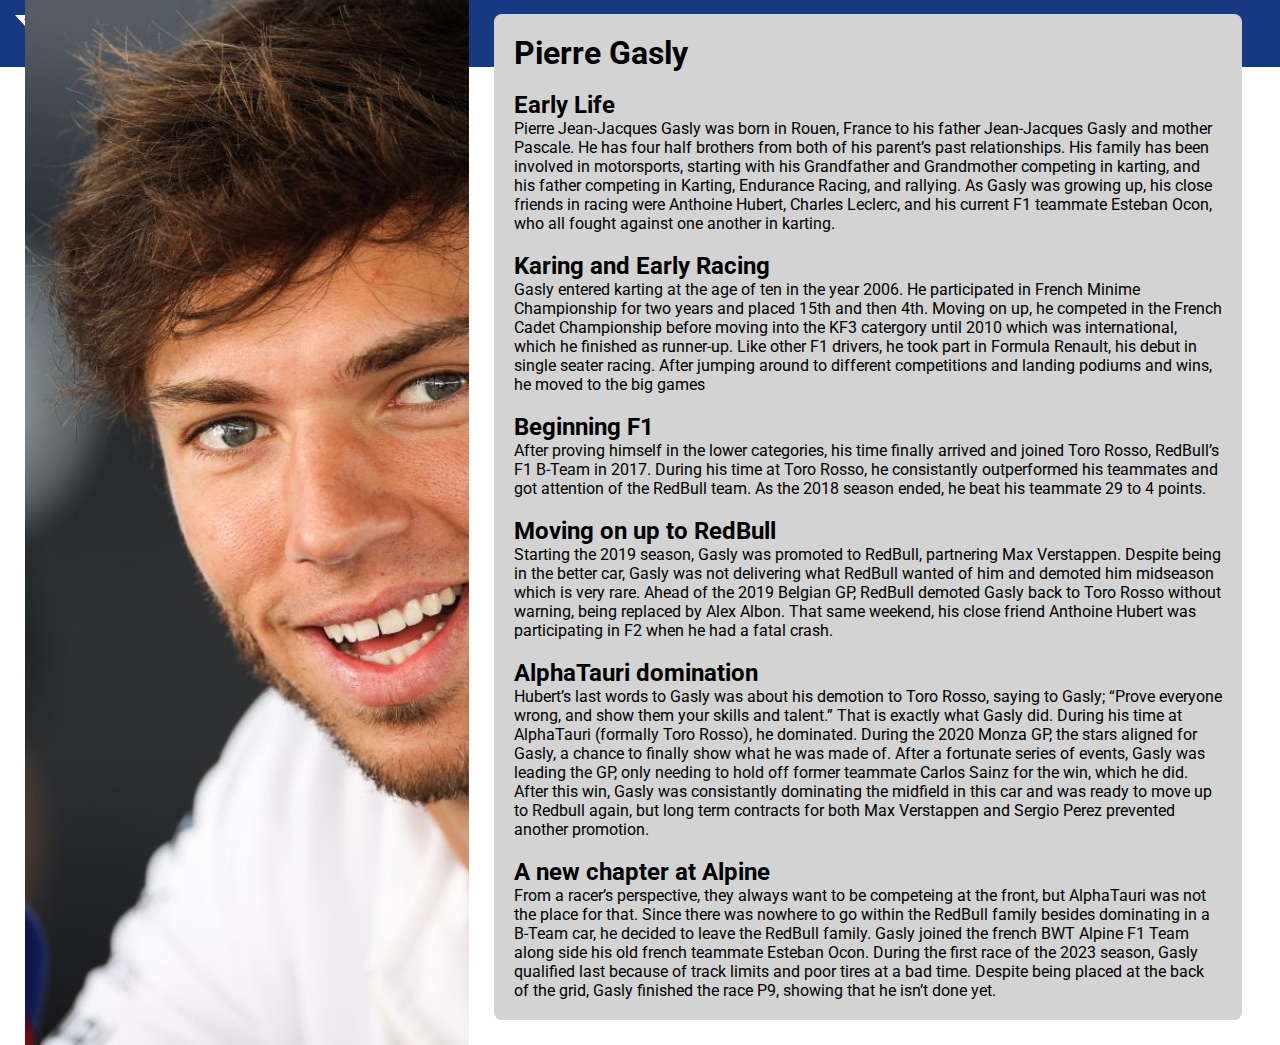
==== bio.html @ 5350dfff "Add files via upload" ====
<!DOCTYPE html>
<html lang="en">
  <head>
    <meta charset="UTF-8" />
    <meta http-equiv="X-UA-Compatible" content="IE=edge" />
    <meta name="viewport" content="width=device-width, initial-scale=1.0" />
    <link rel="stylesheet" href="biostyle.css" />
    <link rel="stylesheet" href="navbar.css" />
    <link rel="preconnect" href="https://fonts.googleapis.com" />
    <link rel="preconnect" href="https://fonts.gstatic.com" crossorigin />
    <link
      href="https://fonts.googleapis.com/css2?family=Roboto&family=Space+Mono&display=swap"
      rel="stylesheet"
    />
    <title>Life of Pierre Gasly</title>
  </head>
  <body>
    <nav id="navbar">
      <a href="index.html">
        <svg id="pg-logo" viewBox="0 0 460.74 255.44">
          <defs>
            <style>
              .cls-1 {
                fill: #fff;
              }
            </style>
          </defs>
          <path
            class="cls-1"
            d="m431.09,33.47L460.74,0h-194.14l-104.56,131.61-21.7-21.4L225.94,0H0l230.51,255.44,168.02-187.57-104.56-.46-22.07,26.83h59.9l-102.5,113.35-45.57-50.47,101.22-123.65h146.14Zm-362.3-.8h93.9l-44.14,52.85-49.76-52.85Z"
          />
        </svg>
      </a>
      <div class="tabs">
        <a href="index.html">Home</a>
        <a href="bio.html">Bio</a>
        <a href="stats.html">Live Stats</a>
        <a href="helmets.html">Helmets</a>
        <a href="podiums.html">Podiums</a>
      </div>
    </nav>
    <div class="info-section-container">
      <div id="info-section">
        <img src="gastley.jpg" alt="image" />
        <div class="right-column">
          <h1>Pierre Gasly</h1>
          <p>
            <br>
            <h2>Early Life</h2>
            Pierre Jean-Jacques Gasly was born in Rouen, France to his father Jean-Jacques Gasly and mother Pascale. 
            He has four half brothers from both of his parent’s past relationships. His family has been involved in motorsports, 
            starting with his Grandfather and Grandmother competing in karting, and his father competing in Karting, Endurance Racing, 
            and rallying. As Gasly was growing up, his close friends in racing were Anthoine Hubert, Charles Leclerc, and his current 
            F1 teammate Esteban Ocon, who all fought against one another in karting.
            <br>
            <br>
            <h2>Karing and Early Racing</h2>
            Gasly entered karting at the age of ten in the year 2006. He participated in French Minime Championship for two years and 
            placed 15th and then 4th. Moving on up, he competed in the French Cadet Championship before moving into the KF3 catergory 
            until 2010 which was international, which he finished as runner-up. Like other F1 drivers, he took part in Formula Renault, 
            his debut in single seater racing. After jumping around to different competitions and landing podiums and wins, he moved to 
            the big games
            <br>
            <br>
            <h2>Beginning F1</h2>
            After proving himself in the lower categories, his time finally arrived and joined Toro Rosso, RedBull’s F1 B-Team in 2017.
            During his time at Toro Rosso, he consistantly outperformed his teammates and got attention of the RedBull team. As the 2018 
            season ended, he beat his teammate 29 to 4 points.
            <br>
            <br>
            <h2>Moving on up to RedBull</h2>
            Starting the 2019 season, Gasly was promoted to RedBull, partnering Max Verstappen. Despite being in the better car, Gasly 
            was not delivering what RedBull wanted of him and demoted him midseason which is very rare. Ahead of the 2019 Belgian GP, 
            RedBull demoted Gasly back to Toro Rosso without warning, being replaced by Alex Albon. That same weekend, his close friend 
            Anthoine Hubert was participating in F2 when he had a fatal crash.
            <br>
            <br>
            <h2>AlphaTauri domination</h2>
            Hubert’s last words to Gasly was about his demotion to Toro Rosso, saying to Gasly; “Prove everyone wrong, and show them 
            your skills and talent.” That is exactly what Gasly did. During his time at AlphaTauri (formally Toro Rosso), he dominated.
            During the 2020 Monza GP, the stars aligned for Gasly, a chance to finally show what he was made of. After a fortunate series 
            of events, Gasly was leading the GP, only needing to hold off former teammate Carlos Sainz for the win, which he did. After 
            this win, Gasly was consistantly dominating the midfield in this car and was ready to move up to Redbull again, but long term 
            contracts for both Max Verstappen and Sergio Perez prevented another promotion.
            <br>
            <br>
            <h2>A new chapter at Alpine</h2>
            From a racer’s perspective, they always want to be competeing at the front, but AlphaTauri was not the place for that. Since 
            there was nowhere to go within the RedBull family besides dominating in a B-Team car, he decided to leave the RedBull family. 
            Gasly joined the french BWT Alpine F1 Team along side his old french teammate Esteban Ocon. During the first race of the 2023 
            season, Gasly qualified last because of track limits and poor tires at a bad time. Despite being placed at the back of the grid, 
            Gasly finished the race P9, showing that he isn’t done yet.
          </p>
        </div>
      </div>
    </div>
  </body>
</html>
---- biostyle.css ----
* {
  margin: 0;
  padding: 0;
  box-sizing: border-box;
  font-family: "Roboto", sans-serif;
}

a {
  color: black;
  text-decoration: none;
}

#info-section {
  display: flex;
}

#info-section img {
  width: 35%;
  height: auto;
  object-fit: cover;
  background-size: contain;
  margin-left: 25px;
}

.right-column {
  padding: 20px;
  background-color: lightgrey;
  border-radius: 8px;
  margin: 25px;
}

.info-section-container {
  display: flex;
  justify-content: center;
  align-items: center;
  width: 99vw;
  height: 100vh;
}

@media only screen and (max-width: 600px) {
  #info-section {
    flex-direction: column;
  }
  .right-column h1 {
    color: red;
  }
}
---- navbar.css ----
* {
  margin: 0;
  padding: 0;
  box-sizing: border-box;
}

a {
  color: black;
  text-decoration: none;
}

#navbar {
  display: flex;
  justify-content: space-between;
  align-items: center;
  background-color: rgb(23, 57, 129);
  padding: 15px;
}

.tabs {
  display: flex;
  align-items: center;
  justify-content: center;
}

.tabs a {
  margin: 0 30px 0 30px;
  color: white;

  font-size: 20px;
  transition: all 0.3s;
}

.tabs a:hover {
  font-weight: bold;
  font-size: 22px;
}

#pg-logo {
  width: 60px;
}
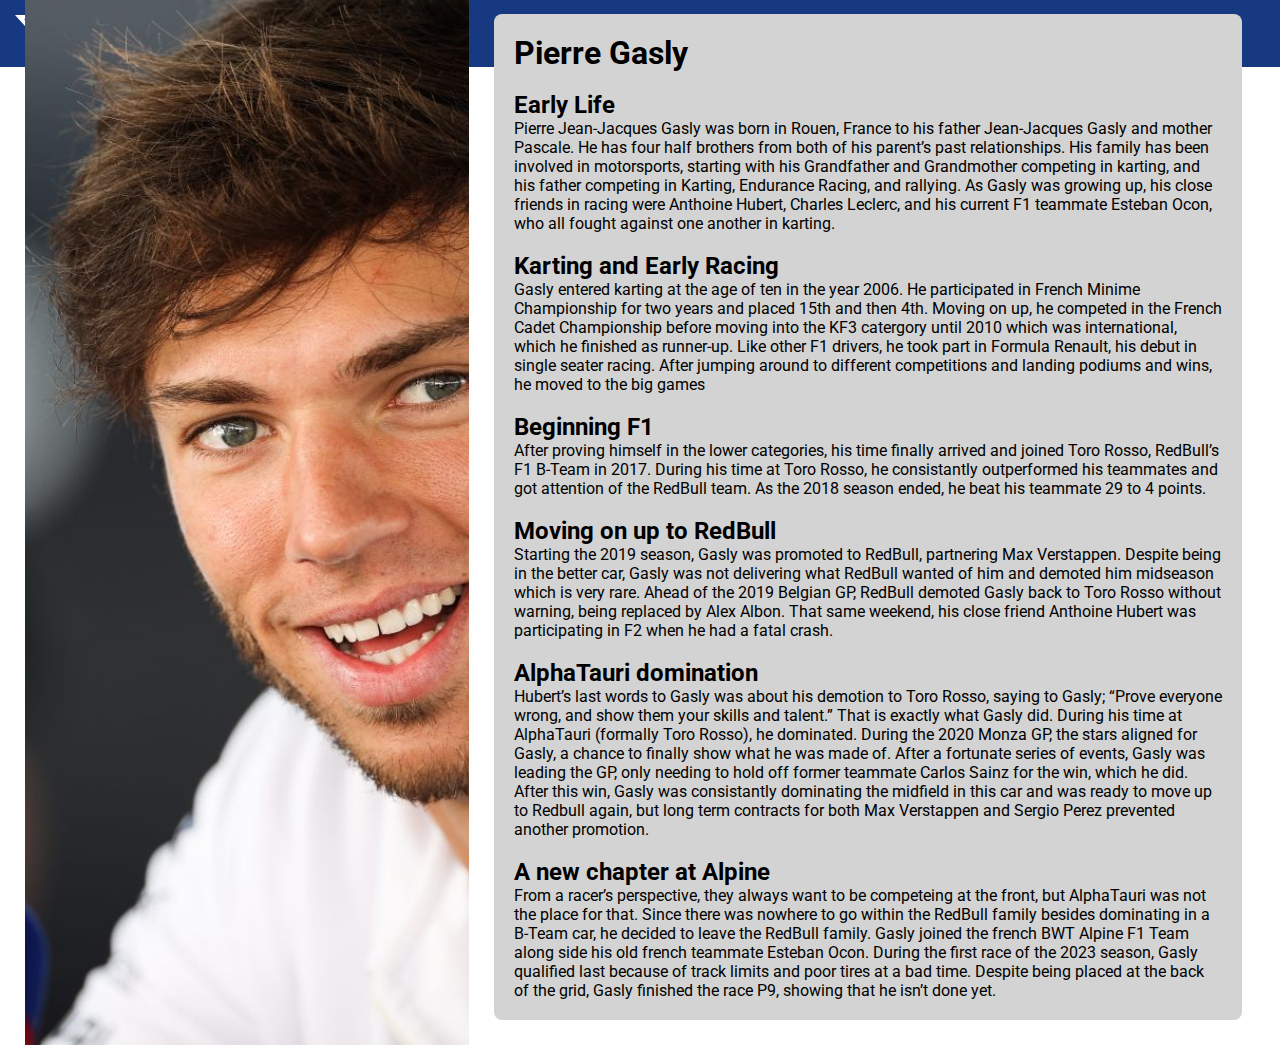
==== commit 4497df5c: "first update" ====
--- a/bio.html
+++ b/bio.html
@@ -1,98 +1,98 @@
-<!DOCTYPE html>
-<html lang="en">
-  <head>
-    <meta charset="UTF-8" />
-    <meta http-equiv="X-UA-Compatible" content="IE=edge" />
-    <meta name="viewport" content="width=device-width, initial-scale=1.0" />
-    <link rel="stylesheet" href="biostyle.css" />
-    <link rel="stylesheet" href="navbar.css" />
-    <link rel="preconnect" href="https://fonts.googleapis.com" />
-    <link rel="preconnect" href="https://fonts.gstatic.com" crossorigin />
-    <link
-      href="https://fonts.googleapis.com/css2?family=Roboto&family=Space+Mono&display=swap"
-      rel="stylesheet"
-    />
-    <title>Life of Pierre Gasly</title>
-  </head>
-  <body>
-    <nav id="navbar">
-      <a href="index.html">
-        <svg id="pg-logo" viewBox="0 0 460.74 255.44">
-          <defs>
-            <style>
-              .cls-1 {
-                fill: #fff;
-              }
-            </style>
-          </defs>
-          <path
-            class="cls-1"
-            d="m431.09,33.47L460.74,0h-194.14l-104.56,131.61-21.7-21.4L225.94,0H0l230.51,255.44,168.02-187.57-104.56-.46-22.07,26.83h59.9l-102.5,113.35-45.57-50.47,101.22-123.65h146.14Zm-362.3-.8h93.9l-44.14,52.85-49.76-52.85Z"
-          />
-        </svg>
-      </a>
-      <div class="tabs">
-        <a href="index.html">Home</a>
-        <a href="bio.html">Bio</a>
-        <a href="stats.html">Live Stats</a>
-        <a href="helmets.html">Helmets</a>
-        <a href="podiums.html">Podiums</a>
-      </div>
-    </nav>
-    <div class="info-section-container">
-      <div id="info-section">
-        <img src="gastley.jpg" alt="image" />
-        <div class="right-column">
-          <h1>Pierre Gasly</h1>
-          <p>
-            <br>
-            <h2>Early Life</h2>
-            Pierre Jean-Jacques Gasly was born in Rouen, France to his father Jean-Jacques Gasly and mother Pascale. 
-            He has four half brothers from both of his parent’s past relationships. His family has been involved in motorsports, 
-            starting with his Grandfather and Grandmother competing in karting, and his father competing in Karting, Endurance Racing, 
-            and rallying. As Gasly was growing up, his close friends in racing were Anthoine Hubert, Charles Leclerc, and his current 
-            F1 teammate Esteban Ocon, who all fought against one another in karting.
-            <br>
-            <br>
-            <h2>Karing and Early Racing</h2>
-            Gasly entered karting at the age of ten in the year 2006. He participated in French Minime Championship for two years and 
-            placed 15th and then 4th. Moving on up, he competed in the French Cadet Championship before moving into the KF3 catergory 
-            until 2010 which was international, which he finished as runner-up. Like other F1 drivers, he took part in Formula Renault, 
-            his debut in single seater racing. After jumping around to different competitions and landing podiums and wins, he moved to 
-            the big games
-            <br>
-            <br>
-            <h2>Beginning F1</h2>
-            After proving himself in the lower categories, his time finally arrived and joined Toro Rosso, RedBull’s F1 B-Team in 2017.
-            During his time at Toro Rosso, he consistantly outperformed his teammates and got attention of the RedBull team. As the 2018 
-            season ended, he beat his teammate 29 to 4 points.
-            <br>
-            <br>
-            <h2>Moving on up to RedBull</h2>
-            Starting the 2019 season, Gasly was promoted to RedBull, partnering Max Verstappen. Despite being in the better car, Gasly 
-            was not delivering what RedBull wanted of him and demoted him midseason which is very rare. Ahead of the 2019 Belgian GP, 
-            RedBull demoted Gasly back to Toro Rosso without warning, being replaced by Alex Albon. That same weekend, his close friend 
-            Anthoine Hubert was participating in F2 when he had a fatal crash.
-            <br>
-            <br>
-            <h2>AlphaTauri domination</h2>
-            Hubert’s last words to Gasly was about his demotion to Toro Rosso, saying to Gasly; “Prove everyone wrong, and show them 
-            your skills and talent.” That is exactly what Gasly did. During his time at AlphaTauri (formally Toro Rosso), he dominated.
-            During the 2020 Monza GP, the stars aligned for Gasly, a chance to finally show what he was made of. After a fortunate series 
-            of events, Gasly was leading the GP, only needing to hold off former teammate Carlos Sainz for the win, which he did. After 
-            this win, Gasly was consistantly dominating the midfield in this car and was ready to move up to Redbull again, but long term 
-            contracts for both Max Verstappen and Sergio Perez prevented another promotion.
-            <br>
-            <br>
-            <h2>A new chapter at Alpine</h2>
-            From a racer’s perspective, they always want to be competeing at the front, but AlphaTauri was not the place for that. Since 
-            there was nowhere to go within the RedBull family besides dominating in a B-Team car, he decided to leave the RedBull family. 
-            Gasly joined the french BWT Alpine F1 Team along side his old french teammate Esteban Ocon. During the first race of the 2023 
-            season, Gasly qualified last because of track limits and poor tires at a bad time. Despite being placed at the back of the grid, 
-            Gasly finished the race P9, showing that he isn’t done yet.
-          </p>
-        </div>
-      </div>
-    </div>
-  </body>
-</html>
+<!DOCTYPE html>
+<html lang="en">
+  <head>
+    <meta charset="UTF-8" />
+    <meta http-equiv="X-UA-Compatible" content="IE=edge" />
+    <meta name="viewport" content="width=device-width, initial-scale=1.0" />
+    <link rel="stylesheet" href="biostyle.css" />
+    <link rel="stylesheet" href="navbar.css" />
+    <link rel="preconnect" href="https://fonts.googleapis.com" />
+    <link rel="preconnect" href="https://fonts.gstatic.com" crossorigin />
+    <link
+      href="https://fonts.googleapis.com/css2?family=Roboto&family=Space+Mono&display=swap"
+      rel="stylesheet"
+    />
+    <title>Life of Pierre Gasly</title>
+  </head>
+  <body>
+    <nav id="navbar">
+      <a href="index.html">
+        <svg id="pg-logo" viewBox="0 0 460.74 255.44">
+          <defs>
+            <style>
+              .cls-1 {
+                fill: #fff;
+              }
+            </style>
+          </defs>
+          <path
+            class="cls-1"
+            d="m431.09,33.47L460.74,0h-194.14l-104.56,131.61-21.7-21.4L225.94,0H0l230.51,255.44,168.02-187.57-104.56-.46-22.07,26.83h59.9l-102.5,113.35-45.57-50.47,101.22-123.65h146.14Zm-362.3-.8h93.9l-44.14,52.85-49.76-52.85Z"
+          />
+        </svg>
+      </a>
+      <div class="tabs">
+        <a href="index.html">Home</a>
+        <a href="bio.html">Bio</a>
+        <a href="stats.html">Live Stats</a>
+        <a href="helmets.html">Helmets</a>
+        <a href="podiums.html">Podiums</a>
+      </div>
+    </nav>
+    <div class="info-section-container">
+      <div id="info-section">
+        <img src="gastley.jpg" alt="image" />
+        <div class="right-column">
+          <h1>Pierre Gasly</h1>
+          <p>
+            <br>
+            <h2>Early Life</h2>
+            Pierre Jean-Jacques Gasly was born in Rouen, France to his father Jean-Jacques Gasly and mother Pascale. 
+            He has four half brothers from both of his parent’s past relationships. His family has been involved in motorsports, 
+            starting with his Grandfather and Grandmother competing in karting, and his father competing in Karting, Endurance Racing, 
+            and rallying. As Gasly was growing up, his close friends in racing were Anthoine Hubert, Charles Leclerc, and his current 
+            F1 teammate Esteban Ocon, who all fought against one another in karting.
+            <br>
+            <br>
+            <h2>Karting and Early Racing</h2>
+            Gasly entered karting at the age of ten in the year 2006. He participated in French Minime Championship for two years and 
+            placed 15th and then 4th. Moving on up, he competed in the French Cadet Championship before moving into the KF3 catergory 
+            until 2010 which was international, which he finished as runner-up. Like other F1 drivers, he took part in Formula Renault, 
+            his debut in single seater racing. After jumping around to different competitions and landing podiums and wins, he moved to 
+            the big games
+            <br>
+            <br>
+            <h2>Beginning F1</h2>
+            After proving himself in the lower categories, his time finally arrived and joined Toro Rosso, RedBull’s F1 B-Team in 2017.
+            During his time at Toro Rosso, he consistantly outperformed his teammates and got attention of the RedBull team. As the 2018 
+            season ended, he beat his teammate 29 to 4 points.
+            <br>
+            <br>
+            <h2>Moving on up to RedBull</h2>
+            Starting the 2019 season, Gasly was promoted to RedBull, partnering Max Verstappen. Despite being in the better car, Gasly 
+            was not delivering what RedBull wanted of him and demoted him midseason which is very rare. Ahead of the 2019 Belgian GP, 
+            RedBull demoted Gasly back to Toro Rosso without warning, being replaced by Alex Albon. That same weekend, his close friend 
+            Anthoine Hubert was participating in F2 when he had a fatal crash.
+            <br>
+            <br>
+            <h2>AlphaTauri domination</h2>
+            Hubert’s last words to Gasly was about his demotion to Toro Rosso, saying to Gasly; “Prove everyone wrong, and show them 
+            your skills and talent.” That is exactly what Gasly did. During his time at AlphaTauri (formally Toro Rosso), he dominated.
+            During the 2020 Monza GP, the stars aligned for Gasly, a chance to finally show what he was made of. After a fortunate series 
+            of events, Gasly was leading the GP, only needing to hold off former teammate Carlos Sainz for the win, which he did. After 
+            this win, Gasly was consistantly dominating the midfield in this car and was ready to move up to Redbull again, but long term 
+            contracts for both Max Verstappen and Sergio Perez prevented another promotion.
+            <br>
+            <br>
+            <h2>A new chapter at Alpine</h2>
+            From a racer’s perspective, they always want to be competeing at the front, but AlphaTauri was not the place for that. Since 
+            there was nowhere to go within the RedBull family besides dominating in a B-Team car, he decided to leave the RedBull family. 
+            Gasly joined the french BWT Alpine F1 Team along side his old french teammate Esteban Ocon. During the first race of the 2023 
+            season, Gasly qualified last because of track limits and poor tires at a bad time. Despite being placed at the back of the grid, 
+            Gasly finished the race P9, showing that he isn’t done yet.
+          </p>
+        </div>
+      </div>
+    </div>
+  </body>
+</html>
--- a/biostyle.css
+++ b/biostyle.css
@@ -1,47 +1,47 @@
-* {
-  margin: 0;
-  padding: 0;
-  box-sizing: border-box;
-  font-family: "Roboto", sans-serif;
-}
-
-a {
-  color: black;
-  text-decoration: none;
-}
-
-#info-section {
-  display: flex;
-}
-
-#info-section img {
-  width: 35%;
-  height: auto;
-  object-fit: cover;
-  background-size: contain;
-  margin-left: 25px;
-}
-
-.right-column {
-  padding: 20px;
-  background-color: lightgrey;
-  border-radius: 8px;
-  margin: 25px;
-}
-
-.info-section-container {
-  display: flex;
-  justify-content: center;
-  align-items: center;
-  width: 99vw;
-  height: 100vh;
-}
-
-@media only screen and (max-width: 600px) {
-  #info-section {
-    flex-direction: column;
-  }
-  .right-column h1 {
-    color: red;
-  }
-}
+* {
+  margin: 0;
+  padding: 0;
+  box-sizing: border-box;
+  font-family: "Roboto", sans-serif;
+}
+
+a {
+  color: black;
+  text-decoration: none;
+}
+
+#info-section {
+  display: flex;
+}
+
+#info-section img {
+  width: 35%;
+  height: auto;
+  object-fit: cover;
+  background-size: contain;
+  margin-left: 25px;
+}
+
+.right-column {
+  padding: 20px;
+  background-color: lightgrey;
+  border-radius: 8px;
+  margin: 25px;
+}
+
+.info-section-container {
+  display: flex;
+  justify-content: center;
+  align-items: center;
+  width: 99vw;
+  height: 100vh;
+}
+
+@media only screen and (max-width: 600px) {
+  #info-section {
+    flex-direction: column;
+  }
+  .right-column h1 {
+    color: red;
+  }
+}
--- a/navbar.css
+++ b/navbar.css
@@ -1,41 +1,41 @@
-* {
-  margin: 0;
-  padding: 0;
-  box-sizing: border-box;
-}
-
-a {
-  color: black;
-  text-decoration: none;
-}
-
-#navbar {
-  display: flex;
-  justify-content: space-between;
-  align-items: center;
-  background-color: rgb(23, 57, 129);
-  padding: 15px;
-}
-
-.tabs {
-  display: flex;
-  align-items: center;
-  justify-content: center;
-}
-
-.tabs a {
-  margin: 0 30px 0 30px;
-  color: white;
-
-  font-size: 20px;
-  transition: all 0.3s;
-}
-
-.tabs a:hover {
-  font-weight: bold;
-  font-size: 22px;
-}
-
-#pg-logo {
-  width: 60px;
+* {
+  margin: 0;
+  padding: 0;
+  box-sizing: border-box;
+}
+
+a {
+  color: black;
+  text-decoration: none;
+}
+
+#navbar {
+  display: flex;
+  justify-content: space-between;
+  align-items: center;
+  background-color: rgb(23, 57, 129);
+  padding: 15px;
+}
+
+.tabs {
+  display: flex;
+  align-items: center;
+  justify-content: center;
+}
+
+.tabs a {
+  margin: 0 30px 0 30px;
+  color: white;
+
+  font-size: 20px;
+  transition: all 0.3s;
+}
+
+.tabs a:hover {
+  font-weight: bold;
+  font-size: 22px;
+}
+
+#pg-logo {
+  width: 60px;
 }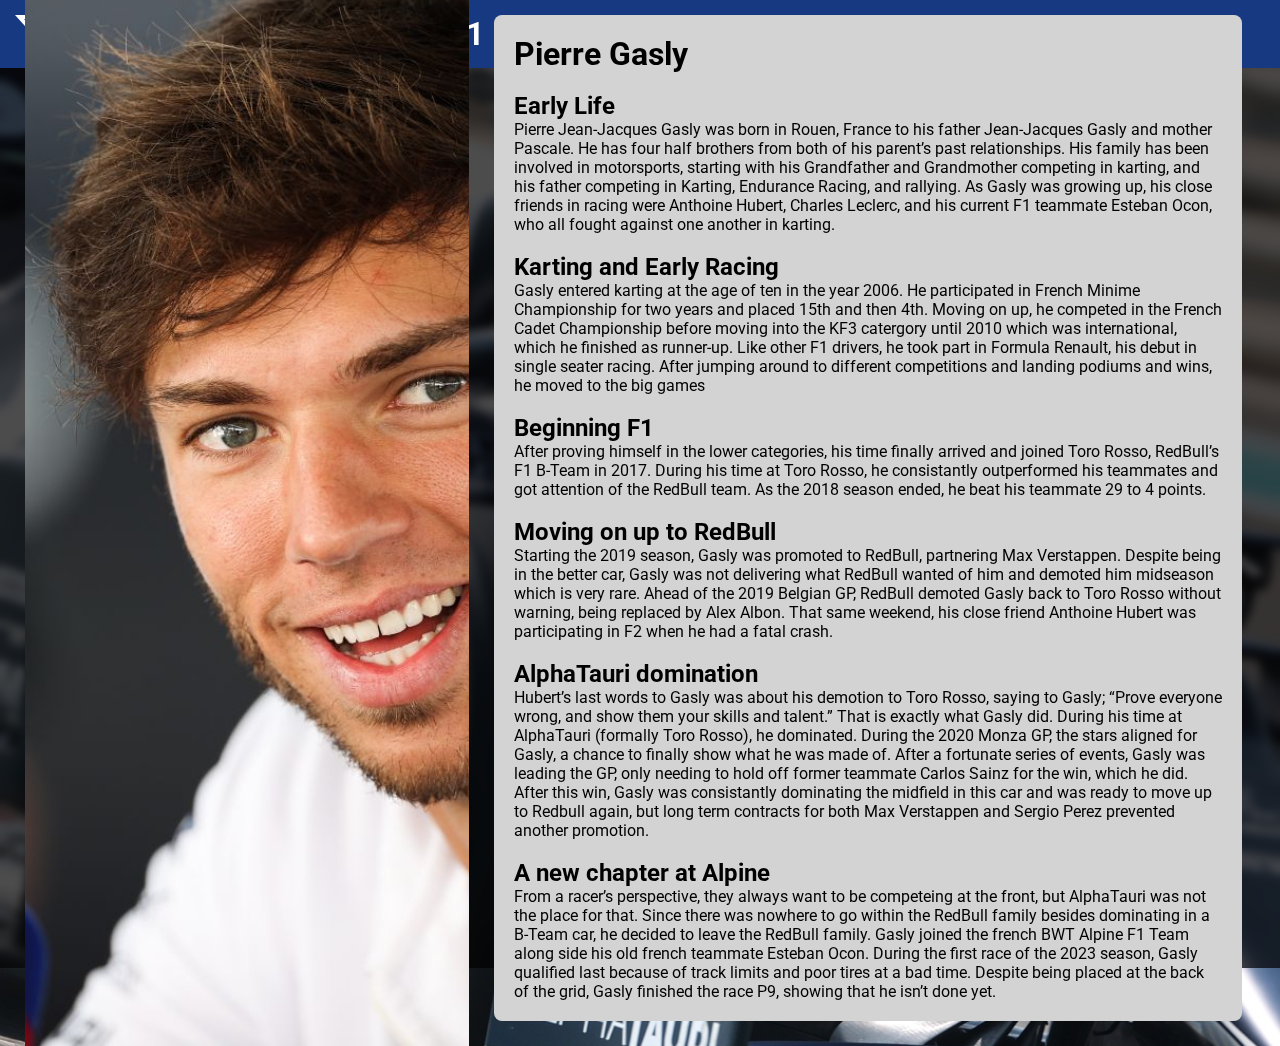
==== commit 60e1ae07: "updated looks" ====
--- a/bio.html
+++ b/bio.html
@@ -1,98 +1,100 @@
-<!DOCTYPE html>
-<html lang="en">
-  <head>
-    <meta charset="UTF-8" />
-    <meta http-equiv="X-UA-Compatible" content="IE=edge" />
-    <meta name="viewport" content="width=device-width, initial-scale=1.0" />
-    <link rel="stylesheet" href="biostyle.css" />
-    <link rel="stylesheet" href="navbar.css" />
-    <link rel="preconnect" href="https://fonts.googleapis.com" />
-    <link rel="preconnect" href="https://fonts.gstatic.com" crossorigin />
-    <link
-      href="https://fonts.googleapis.com/css2?family=Roboto&family=Space+Mono&display=swap"
-      rel="stylesheet"
-    />
-    <title>Life of Pierre Gasly</title>
-  </head>
-  <body>
-    <nav id="navbar">
-      <a href="index.html">
-        <svg id="pg-logo" viewBox="0 0 460.74 255.44">
-          <defs>
-            <style>
-              .cls-1 {
-                fill: #fff;
-              }
-            </style>
-          </defs>
-          <path
-            class="cls-1"
-            d="m431.09,33.47L460.74,0h-194.14l-104.56,131.61-21.7-21.4L225.94,0H0l230.51,255.44,168.02-187.57-104.56-.46-22.07,26.83h59.9l-102.5,113.35-45.57-50.47,101.22-123.65h146.14Zm-362.3-.8h93.9l-44.14,52.85-49.76-52.85Z"
-          />
-        </svg>
-      </a>
-      <div class="tabs">
-        <a href="index.html">Home</a>
-        <a href="bio.html">Bio</a>
-        <a href="stats.html">Live Stats</a>
-        <a href="helmets.html">Helmets</a>
-        <a href="podiums.html">Podiums</a>
-      </div>
-    </nav>
-    <div class="info-section-container">
-      <div id="info-section">
-        <img src="gastley.jpg" alt="image" />
-        <div class="right-column">
-          <h1>Pierre Gasly</h1>
-          <p>
-            <br>
-            <h2>Early Life</h2>
-            Pierre Jean-Jacques Gasly was born in Rouen, France to his father Jean-Jacques Gasly and mother Pascale. 
-            He has four half brothers from both of his parent’s past relationships. His family has been involved in motorsports, 
-            starting with his Grandfather and Grandmother competing in karting, and his father competing in Karting, Endurance Racing, 
-            and rallying. As Gasly was growing up, his close friends in racing were Anthoine Hubert, Charles Leclerc, and his current 
-            F1 teammate Esteban Ocon, who all fought against one another in karting.
-            <br>
-            <br>
-            <h2>Karting and Early Racing</h2>
-            Gasly entered karting at the age of ten in the year 2006. He participated in French Minime Championship for two years and 
-            placed 15th and then 4th. Moving on up, he competed in the French Cadet Championship before moving into the KF3 catergory 
-            until 2010 which was international, which he finished as runner-up. Like other F1 drivers, he took part in Formula Renault, 
-            his debut in single seater racing. After jumping around to different competitions and landing podiums and wins, he moved to 
-            the big games
-            <br>
-            <br>
-            <h2>Beginning F1</h2>
-            After proving himself in the lower categories, his time finally arrived and joined Toro Rosso, RedBull’s F1 B-Team in 2017.
-            During his time at Toro Rosso, he consistantly outperformed his teammates and got attention of the RedBull team. As the 2018 
-            season ended, he beat his teammate 29 to 4 points.
-            <br>
-            <br>
-            <h2>Moving on up to RedBull</h2>
-            Starting the 2019 season, Gasly was promoted to RedBull, partnering Max Verstappen. Despite being in the better car, Gasly 
-            was not delivering what RedBull wanted of him and demoted him midseason which is very rare. Ahead of the 2019 Belgian GP, 
-            RedBull demoted Gasly back to Toro Rosso without warning, being replaced by Alex Albon. That same weekend, his close friend 
-            Anthoine Hubert was participating in F2 when he had a fatal crash.
-            <br>
-            <br>
-            <h2>AlphaTauri domination</h2>
-            Hubert’s last words to Gasly was about his demotion to Toro Rosso, saying to Gasly; “Prove everyone wrong, and show them 
-            your skills and talent.” That is exactly what Gasly did. During his time at AlphaTauri (formally Toro Rosso), he dominated.
-            During the 2020 Monza GP, the stars aligned for Gasly, a chance to finally show what he was made of. After a fortunate series 
-            of events, Gasly was leading the GP, only needing to hold off former teammate Carlos Sainz for the win, which he did. After 
-            this win, Gasly was consistantly dominating the midfield in this car and was ready to move up to Redbull again, but long term 
-            contracts for both Max Verstappen and Sergio Perez prevented another promotion.
-            <br>
-            <br>
-            <h2>A new chapter at Alpine</h2>
-            From a racer’s perspective, they always want to be competeing at the front, but AlphaTauri was not the place for that. Since 
-            there was nowhere to go within the RedBull family besides dominating in a B-Team car, he decided to leave the RedBull family. 
-            Gasly joined the french BWT Alpine F1 Team along side his old french teammate Esteban Ocon. During the first race of the 2023 
-            season, Gasly qualified last because of track limits and poor tires at a bad time. Despite being placed at the back of the grid, 
-            Gasly finished the race P9, showing that he isn’t done yet.
-          </p>
-        </div>
-      </div>
-    </div>
-  </body>
-</html>
+<!DOCTYPE html>
+<html lang="en">
+  <head>
+    <meta charset="UTF-8" />
+    <meta http-equiv="X-UA-Compatible" content="IE=edge" />
+    <meta name="viewport" content="width=device-width, initial-scale=1.0" />
+    <link rel="stylesheet" href="biostyle.css" />
+    <link rel="stylesheet" href="style.css">
+    <link rel="stylesheet" href="navbar.css" />
+    <link rel="preconnect" href="https://fonts.googleapis.com" />
+    <link rel="preconnect" href="https://fonts.gstatic.com" crossorigin />
+    <link
+      href="https://fonts.googleapis.com/css2?family=Roboto&family=Space+Mono&display=swap"
+      rel="stylesheet"
+    />
+    <title>Life of Pierre Gasly</title>
+  </head>
+  <body>
+    <nav id="navbar">
+      <a href="index.html">
+        <svg id="pg-logo" viewBox="0 0 460.74 255.44">
+          <defs>
+            <style>
+              .cls-1 {
+                fill: #fff;
+              }
+            </style>
+          </defs>
+          <path
+            class="cls-1"
+            d="m431.09,33.47L460.74,0h-194.14l-104.56,131.61-21.7-21.4L225.94,0H0l230.51,255.44,168.02-187.57-104.56-.46-22.07,26.83h59.9l-102.5,113.35-45.57-50.47,101.22-123.65h146.14Zm-362.3-.8h93.9l-44.14,52.85-49.76-52.85Z"
+          />
+        </svg>
+      </a>
+      <h1 class="navbarText">Pierre Gasly - Formula 1 Driver</h1>
+      <div class="tabs">
+        <a href="index.html">Home</a>
+        <a href="bio.html">Bio</a>
+        <a href="stats.html">Live Stats</a>
+        <a href="helmets.html">Helmets</a>
+        <a href="podiums.html">Podiums</a>
+      </div>
+    </nav>
+    <div class="info-section-container">
+      <div id="info-section">
+        <img src="gastley.jpg" alt="image" />
+        <div class="right-column">
+          <h1>Pierre Gasly</h1>
+          <p>
+            <br>
+            <h2>Early Life</h2>
+            Pierre Jean-Jacques Gasly was born in Rouen, France to his father Jean-Jacques Gasly and mother Pascale. 
+            He has four half brothers from both of his parent’s past relationships. His family has been involved in motorsports, 
+            starting with his Grandfather and Grandmother competing in karting, and his father competing in Karting, Endurance Racing, 
+            and rallying. As Gasly was growing up, his close friends in racing were Anthoine Hubert, Charles Leclerc, and his current 
+            F1 teammate Esteban Ocon, who all fought against one another in karting.
+            <br>
+            <br>
+            <h2>Karting and Early Racing</h2>
+            Gasly entered karting at the age of ten in the year 2006. He participated in French Minime Championship for two years and 
+            placed 15th and then 4th. Moving on up, he competed in the French Cadet Championship before moving into the KF3 catergory 
+            until 2010 which was international, which he finished as runner-up. Like other F1 drivers, he took part in Formula Renault, 
+            his debut in single seater racing. After jumping around to different competitions and landing podiums and wins, he moved to 
+            the big games
+            <br>
+            <br>
+            <h2>Beginning F1</h2>
+            After proving himself in the lower categories, his time finally arrived and joined Toro Rosso, RedBull’s F1 B-Team in 2017.
+            During his time at Toro Rosso, he consistantly outperformed his teammates and got attention of the RedBull team. As the 2018 
+            season ended, he beat his teammate 29 to 4 points.
+            <br>
+            <br>
+            <h2>Moving on up to RedBull</h2>
+            Starting the 2019 season, Gasly was promoted to RedBull, partnering Max Verstappen. Despite being in the better car, Gasly 
+            was not delivering what RedBull wanted of him and demoted him midseason which is very rare. Ahead of the 2019 Belgian GP, 
+            RedBull demoted Gasly back to Toro Rosso without warning, being replaced by Alex Albon. That same weekend, his close friend 
+            Anthoine Hubert was participating in F2 when he had a fatal crash.
+            <br>
+            <br>
+            <h2>AlphaTauri domination</h2>
+            Hubert’s last words to Gasly was about his demotion to Toro Rosso, saying to Gasly; “Prove everyone wrong, and show them 
+            your skills and talent.” That is exactly what Gasly did. During his time at AlphaTauri (formally Toro Rosso), he dominated.
+            During the 2020 Monza GP, the stars aligned for Gasly, a chance to finally show what he was made of. After a fortunate series 
+            of events, Gasly was leading the GP, only needing to hold off former teammate Carlos Sainz for the win, which he did. After 
+            this win, Gasly was consistantly dominating the midfield in this car and was ready to move up to Redbull again, but long term 
+            contracts for both Max Verstappen and Sergio Perez prevented another promotion.
+            <br>
+            <br>
+            <h2>A new chapter at Alpine</h2>
+            From a racer’s perspective, they always want to be competeing at the front, but AlphaTauri was not the place for that. Since 
+            there was nowhere to go within the RedBull family besides dominating in a B-Team car, he decided to leave the RedBull family. 
+            Gasly joined the french BWT Alpine F1 Team along side his old french teammate Esteban Ocon. During the first race of the 2023 
+            season, Gasly qualified last because of track limits and poor tires at a bad time. Despite being placed at the back of the grid, 
+            Gasly finished the race P9, showing that he isn’t done yet.
+          </p>
+        </div>
+      </div>
+    </div>
+  </body>
+</html>
--- a/style.css
+++ b/style.css
@@ -0,0 +1,311 @@
+* {
+  margin: 0;
+  padding: 0;
+  box-sizing: border-box;
+  font-family: "Roboto", sans-serif;
+}
+
+body {
+  background: url(white-bg.jpg) no-repeat;
+  background-attachment: fixed;
+  backdrop-filter: blur(5px) brightness(30%);
+}
+
+a {
+  color: black;
+  text-decoration: none;
+}
+
+.heroCarousel {
+  width: 100%;
+  height: 90vh;
+  display: flex;
+  justify-content: center;
+  position: relative;
+  align-items: flex-end;
+  text-align: left;
+  flex-direction: column;
+  overflow: hidden;
+}
+
+.bioSlide {
+  background-image: url(bio.jpg);
+  background-size: cover;
+  height: 90vh;
+  width: 100%;
+  display: flex;
+  flex-direction: column;
+  justify-content: center;
+  align-items: flex-end;
+  text-align: left;
+}
+
+.statsSlide {
+  background-image: url(stats.jpg);
+  background-size: cover;
+  height: 90vh;
+  width: 100%;
+  display: flex;
+  flex-direction: column;
+  justify-content: center;
+  align-items: flex-end;
+  text-align: left;
+}
+
+.helmetsSlide {
+  background-image: url(helmets.jpg);
+  background-size: cover;
+  height: 90vh;
+  width: 100%;
+  display: flex;
+  flex-direction: column;
+  justify-content: center;
+  align-items: flex-start;
+  text-align: left;
+}
+
+.altSlideContent {
+  padding: 0px 10px 10px 200px;
+  border-radius: 10px;
+  color: white;
+  font-size: 35px;
+  background-color: rgb(23, 57, 129);
+  text-align: right;
+}
+
+.heroAltButton {
+  display: block;
+  text-align: center;
+  padding: 10px;
+  background-color: rgb(199, 199, 199);
+  color: rgb(0, 0, 0);
+  border-radius: 10px;
+  margin-top: 20px;
+  width: 200px;
+  margin-left: 300px;
+}
+
+.podiumSlide {
+  background-image: url(podium.jpg);
+  background-size: cover;
+  height: 90vh;
+  width: 100%;
+  display: flex;
+  flex-direction: column;
+  justify-content: center;
+  align-items: flex-start;
+  text-align: left;
+}
+
+.slide {
+  width: 100%;
+  height: 100%;
+  position: absolute;
+  transition: all 0.5s;
+}
+
+.slide img {
+  width: 100%;
+  height: 100%;
+  object-fit: cover;
+}
+
+.slideContent {
+  padding: 0px 200px 10px 10px;
+  border-radius: 10px;
+  color: white;
+  font-size: 35px;
+  background-color: rgb(23, 57, 129);
+}
+
+.slideButtonContainer{
+  display: flex;
+  align-items: center;
+  justify-content: center;
+}
+
+.slideButton{
+  text-align: center;
+  padding: 25px;
+  background-color: rgb(199, 199, 199);
+  color: rgb(0, 0, 0);
+  border-radius: 10px;
+  margin-top: 20px;
+  width: 200px;
+  font-size: 30px;
+}
+
+.slideButton:hover{
+  background-color: rgb(100, 100, 100);
+  color: rgb(255, 255, 255);
+}
+
+.heroSubtitle {
+  margin-bottom: 20px;
+  font-size: 35px;
+}
+
+.heroButton {
+  display: block;
+  text-align: center;
+  padding: 10px;
+  background-color: rgb(199, 199, 199);
+  color: rgb(0, 0, 0);
+  border-radius: 10px;
+  margin-top: 20px;
+  width: 200px;
+}
+
+.heroButton:hover {
+  background-color: rgb(100, 100, 100);
+  color: rgb(255, 255, 255);
+}
+
+.helmetImage {
+  background: url(gasly_helmets.jpg) no-repeat center;
+  background-size: contain;
+  display: flex;
+  height: 500px;
+  width: 500px;
+}
+
+.helmetContent {
+  background-color: rgba(255, 255, 255, 0);
+  font-size: 25px;
+  display: flex;
+  flex-direction: column;
+  justify-content: center;
+  align-items: center;
+  text-align: center;
+  margin: 50px;
+  color: white;
+}
+
+.helmetButton {
+  background-color: rgb(199, 199, 199);
+  padding: 15px;
+  border-radius: 7px;
+  font-size: 25px;
+  margin-top: 30px;
+}
+
+.helmetButton:hover {
+  background-color: rgb(100, 100, 100);
+  color: rgb(255, 255, 255);
+}
+
+.helmetSection {
+  display: flex;
+  width: 70%;
+  margin: auto;
+  justify-content: space-between;
+  margin-top: 50px;
+}
+
+.helmetSubtext {
+  font-weight: normal;
+  font-size: 25px;
+  margin-top: 10px;
+}
+
+.bioImage {
+  background: url(gasly_bio.jpg) no-repeat center;
+  height: 500px;
+  width: 500px;
+}
+
+.bioSection {
+  display: flex;
+  width: 70%;
+  margin: auto;
+  justify-content: space-between;
+  margin-top: 150px;
+}
+
+.bioContent {
+  background-color: rgba(255, 255, 255, 0);
+  font-size: 25px;
+  display: flex;
+  flex-direction: column;
+  justify-content: center;
+  align-items: center;
+  text-align: center;
+  margin: 50px;
+  color: white;
+}
+
+.bioButton {
+  background-color: rgb(199, 199, 199);
+  padding: 15px;
+  border-radius: 7px;
+  font-size: 25px;
+  margin-top: 30px;
+}
+
+.bioButton:hover {
+  background-color: rgb(100, 100, 100);
+  color: rgb(255, 255, 255);
+}
+
+.bioSubtext {
+  font-weight: normal;
+  font-size: 25px;
+  margin-top: 10px;
+}
+
+.footer {
+  background-color: rgb(23, 57, 129);
+  padding: 50px;
+  margin-top: 50px;
+  text-align: center;
+  color: white;
+  font-size: 20px;
+}
+
+.podiumImage {
+  background: url(podiumpic.jpg) no-repeat center;
+  background-size: contain;
+  display: flex;
+  height: 500px;
+  width: 500px;
+  border-radius: 10px;
+}
+
+.podiumContent {
+  background-color: rgba(255, 255, 255, 0);
+  font-size: 25px;
+  display: flex;
+  flex-direction: column;
+  justify-content: center;
+  align-items: center;
+  text-align: center;
+  margin: 50px;
+  color: white;
+}
+
+.podiumButton {
+  background-color: rgb(199, 199, 199);
+  padding: 15px;
+  border-radius: 7px;
+  font-size: 25px;
+  margin-top: 30px;
+}
+
+.podiumButton:hover {
+  background-color: rgb(100, 100, 100);
+  color: rgb(255, 255, 255);
+}
+
+.podiumSection {
+  display: flex;
+  width: 70%;
+  margin: auto;
+  justify-content: space-between;
+  margin-top: 100px;
+}
+
+.podiumSubtext {
+  font-weight: normal;
+  font-size: 25px;
+  margin-top: 10px;
+}
--- a/navbar.css
+++ b/navbar.css
@@ -1,41 +1,46 @@
-* {
-  margin: 0;
-  padding: 0;
-  box-sizing: border-box;
-}
-
-a {
-  color: black;
-  text-decoration: none;
-}
-
-#navbar {
-  display: flex;
-  justify-content: space-between;
-  align-items: center;
-  background-color: rgb(23, 57, 129);
-  padding: 15px;
-}
-
-.tabs {
-  display: flex;
-  align-items: center;
-  justify-content: center;
-}
-
-.tabs a {
-  margin: 0 30px 0 30px;
-  color: white;
-
-  font-size: 20px;
-  transition: all 0.3s;
-}
-
-.tabs a:hover {
-  font-weight: bold;
-  font-size: 22px;
-}
-
-#pg-logo {
-  width: 60px;
+* {
+  margin: 0;
+  padding: 0;
+  box-sizing: border-box;
+}
+
+a {
+  color: black;
+  text-decoration: none;
+}
+
+#navbar {
+  display: flex;
+  justify-content: space-between;
+  align-items: center;
+  background-color: rgb(23, 57, 129);
+  padding: 15px;
+}
+
+.tabs {
+  display: flex;
+  align-items: center;
+  justify-content: center;
+}
+
+.tabs a {
+  margin: 0 30px 0 30px;
+  color: white;
+
+  font-size: 20px;
+  transition: all 0.3s;
+}
+
+.tabs a:hover {
+  font-weight: bold;
+  font-size: 22px;
+}
+
+#pg-logo {
+  width: 60px;
+}
+
+.navbarText{
+  color: white;
+  font-weight: bold;
 }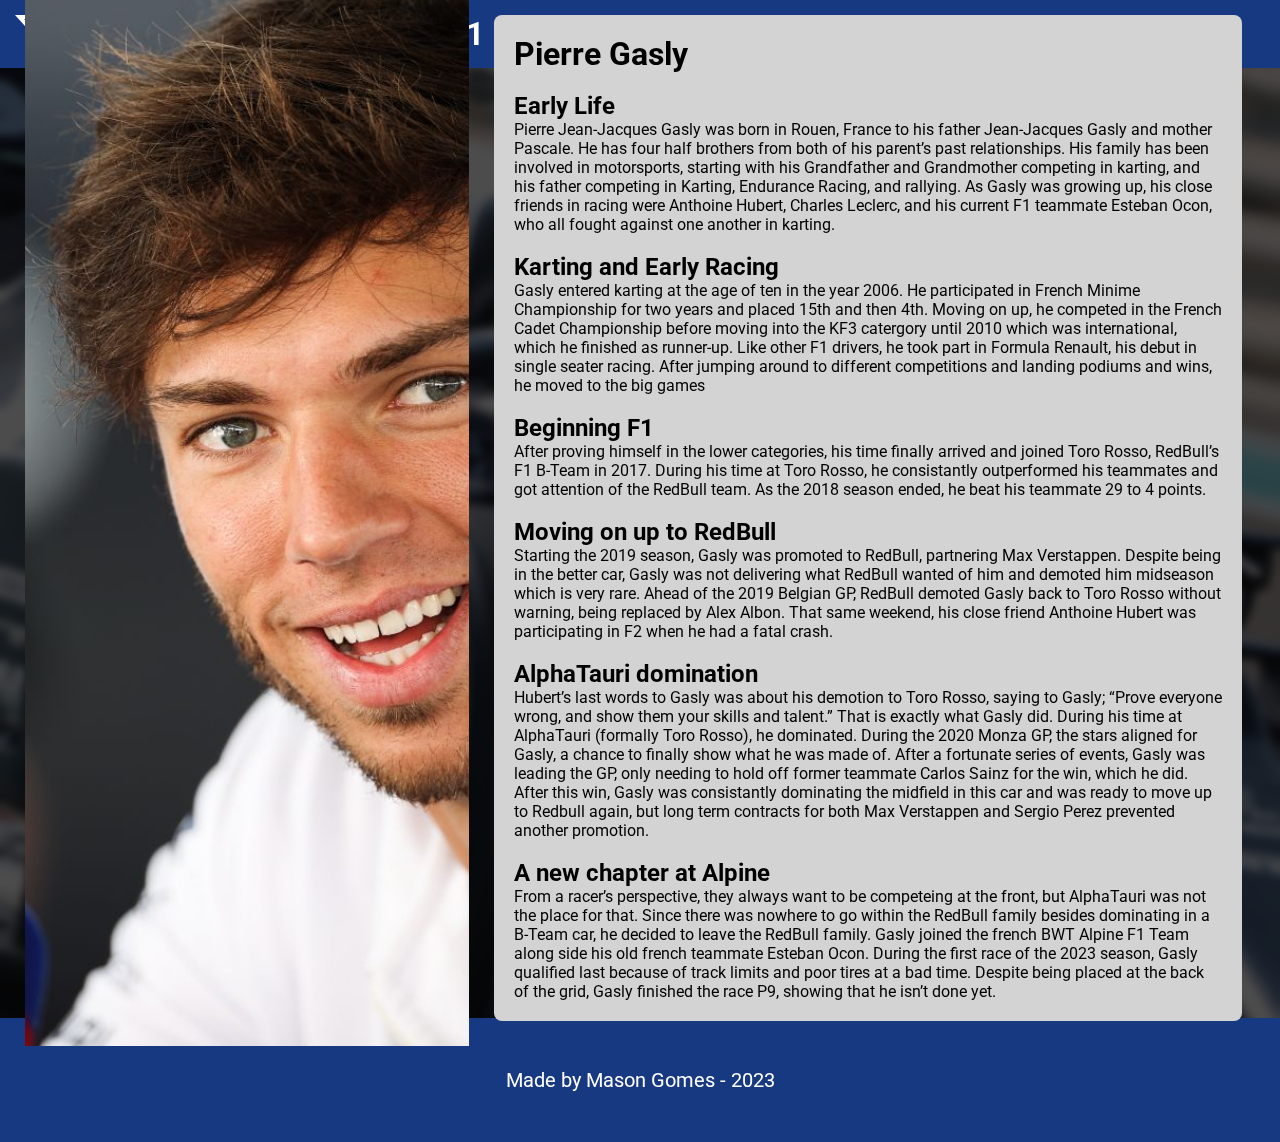
==== commit d38ee494: "touched up" ====
--- a/bio.html
+++ b/bio.html
@@ -43,7 +43,7 @@
     </nav>
     <div class="info-section-container">
       <div id="info-section">
-        <img src="gastley.jpg" alt="image" />
+        <img class bioImage src="gastley.jpg" alt="image" />
         <div class="right-column">
           <h1>Pierre Gasly</h1>
           <p>
@@ -96,5 +96,9 @@
         </div>
       </div>
     </div>
+
+    <div class="footer">
+      <div class="footerText">Made by Mason Gomes - 2023</div>
+    </div>
   </body>
 </html>
--- a/style.css
+++ b/style.css
@@ -142,7 +142,7 @@
 
 .heroSubtitle {
   margin-bottom: 20px;
-  font-size: 35px;
+  font-size: 25px;
 }
 
 .heroButton {
@@ -159,6 +159,32 @@
 .heroButton:hover {
   background-color: rgb(100, 100, 100);
   color: rgb(255, 255, 255);
+}
+
+.recentNews {
+  display: flex;
+  flex-direction: column;
+  justify-content: center;
+  align-items: center;
+  margin: 50px 0px 50px 0px;
+  color: white;
+  width: 750px;
+}
+
+.titleNews{
+  font-size: 40px;
+}
+
+.infoNews{
+  font-size: 20px;
+  font-weight: normal;
+}
+
+.newsContainer{
+  display: flex;
+  flex-direction: column;
+  justify-content: center;
+  align-items: center;
 }
 
 .helmetImage {
@@ -170,7 +196,6 @@
 }
 
 .helmetContent {
-  background-color: rgba(255, 255, 255, 0);
   font-size: 25px;
   display: flex;
   flex-direction: column;
@@ -223,7 +248,6 @@
 }
 
 .bioContent {
-  background-color: rgba(255, 255, 255, 0);
   font-size: 25px;
   display: flex;
   flex-direction: column;
@@ -272,7 +296,6 @@
 }
 
 .podiumContent {
-  background-color: rgba(255, 255, 255, 0);
   font-size: 25px;
   display: flex;
   flex-direction: column;
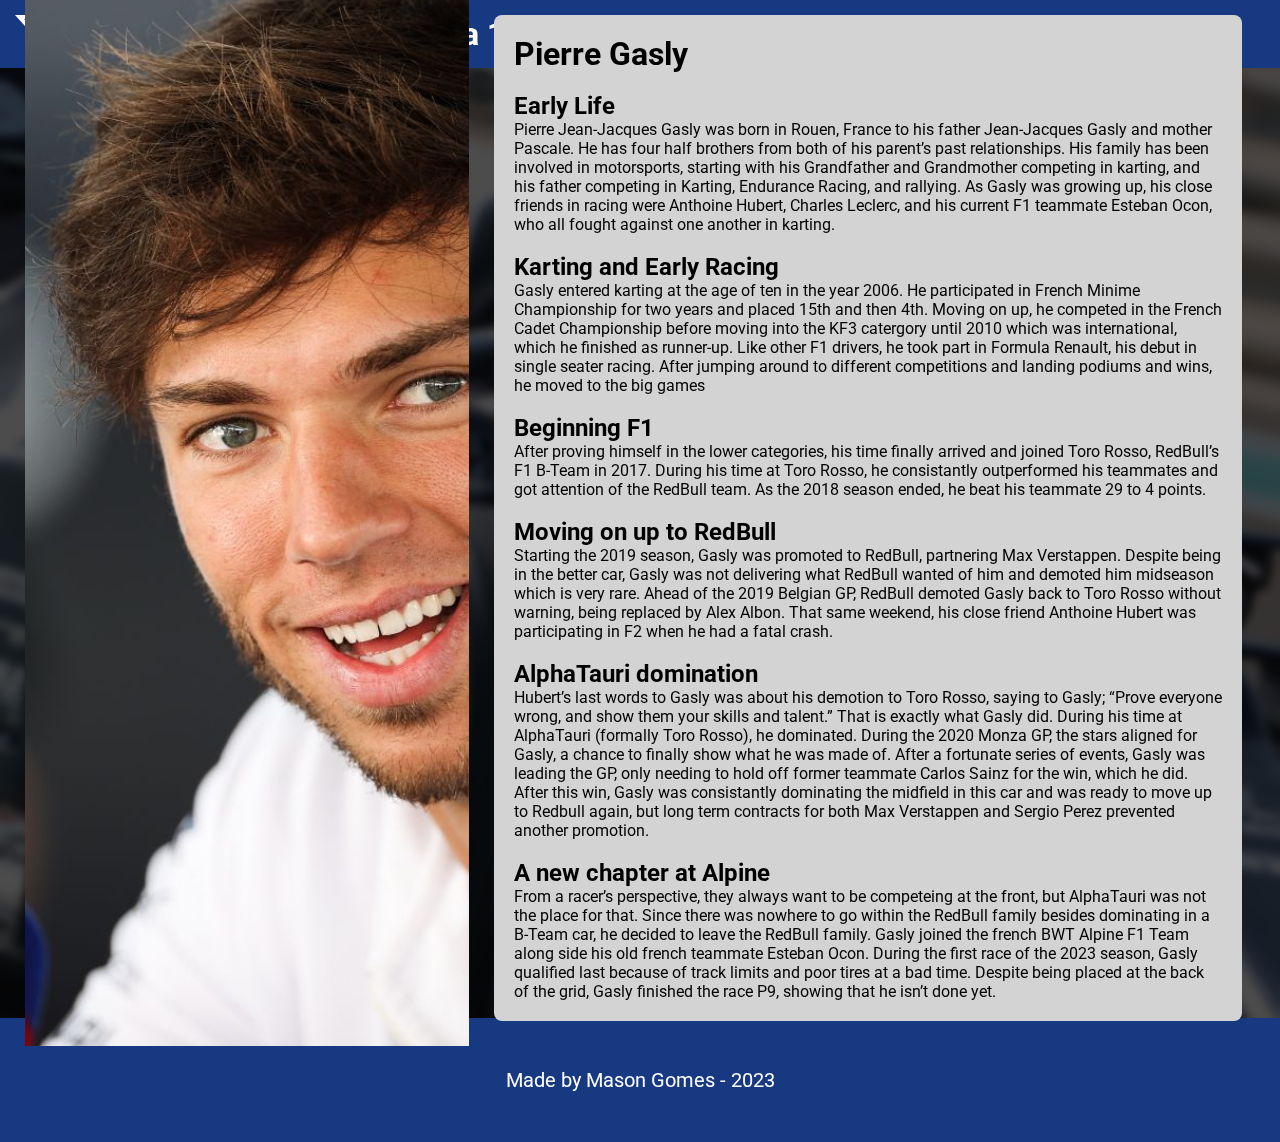
==== commit eba3d742: "added stats fixed helmets" ====
--- a/bio.html
+++ b/bio.html
@@ -36,7 +36,7 @@
       <div class="tabs">
         <a href="index.html">Home</a>
         <a href="bio.html">Bio</a>
-        <a href="stats.html">Live Stats</a>
+        <a href="stats.html">Stats</a>
         <a href="helmets.html">Helmets</a>
         <a href="podiums.html">Podiums</a>
       </div>
--- a/biostyle.css
+++ b/biostyle.css
@@ -1,47 +1,53 @@
-* {
-  margin: 0;
-  padding: 0;
-  box-sizing: border-box;
-  font-family: "Roboto", sans-serif;
-}
-
-a {
-  color: black;
-  text-decoration: none;
-}
-
-#info-section {
-  display: flex;
-}
-
-#info-section img {
-  width: 35%;
-  height: auto;
-  object-fit: cover;
-  background-size: contain;
-  margin-left: 25px;
-}
-
-.right-column {
-  padding: 20px;
-  background-color: lightgrey;
-  border-radius: 8px;
-  margin: 25px;
-}
-
-.info-section-container {
-  display: flex;
-  justify-content: center;
-  align-items: center;
-  width: 99vw;
-  height: 100vh;
-}
-
-@media only screen and (max-width: 600px) {
-  #info-section {
-    flex-direction: column;
-  }
-  .right-column h1 {
-    color: red;
-  }
-}
+* {
+  margin: 0;
+  padding: 0;
+  box-sizing: border-box;
+  font-family: "Roboto", sans-serif;
+}
+
+a {
+  color: black;
+  text-decoration: none;
+}
+
+body {
+  background: url(white-bg.jpg) no-repeat;
+  background-attachment: fixed;
+  backdrop-filter: blur(5px) brightness(30%);
+}
+
+#info-section {
+  display: flex;
+}
+
+#info-section img {
+  width: 35%;
+  height: auto;
+  object-fit: cover;
+  background-size: contain;
+  margin-left: 25px;
+}
+
+.right-column {
+  padding: 20px;
+  background-color: lightgrey;
+  border-radius: 8px;
+  margin: 25px;
+}
+
+.info-section-container {
+  display: flex;
+  justify-content: center;
+  align-items: center;
+  width: 99vw;
+  height: 100vh;
+}
+
+@media only screen and (max-width: 600px) {
+  #info-section {
+    flex-direction: column;
+  }
+  .right-column h1 {
+    color: red;
+  }
+}
--- a/style.css
+++ b/style.css
@@ -17,14 +17,10 @@
 }
 
 .heroCarousel {
-  width: 100%;
-  height: 90vh;
-  display: flex;
-  justify-content: center;
-  position: relative;
-  align-items: flex-end;
-  text-align: left;
-  flex-direction: column;
+  width: 500px;
+  height: 85vh;
+  display: flex;
+  justify-content: left;
   overflow: hidden;
 }
 
@@ -99,7 +95,7 @@
 
 .slide {
   width: 100%;
-  height: 100%;
+  height: 800px;
   position: absolute;
   transition: all 0.5s;
 }
@@ -130,7 +126,7 @@
   background-color: rgb(199, 199, 199);
   color: rgb(0, 0, 0);
   border-radius: 10px;
-  margin-top: 20px;
+  /* margin-top: 20px; */
   width: 200px;
   font-size: 30px;
 }
